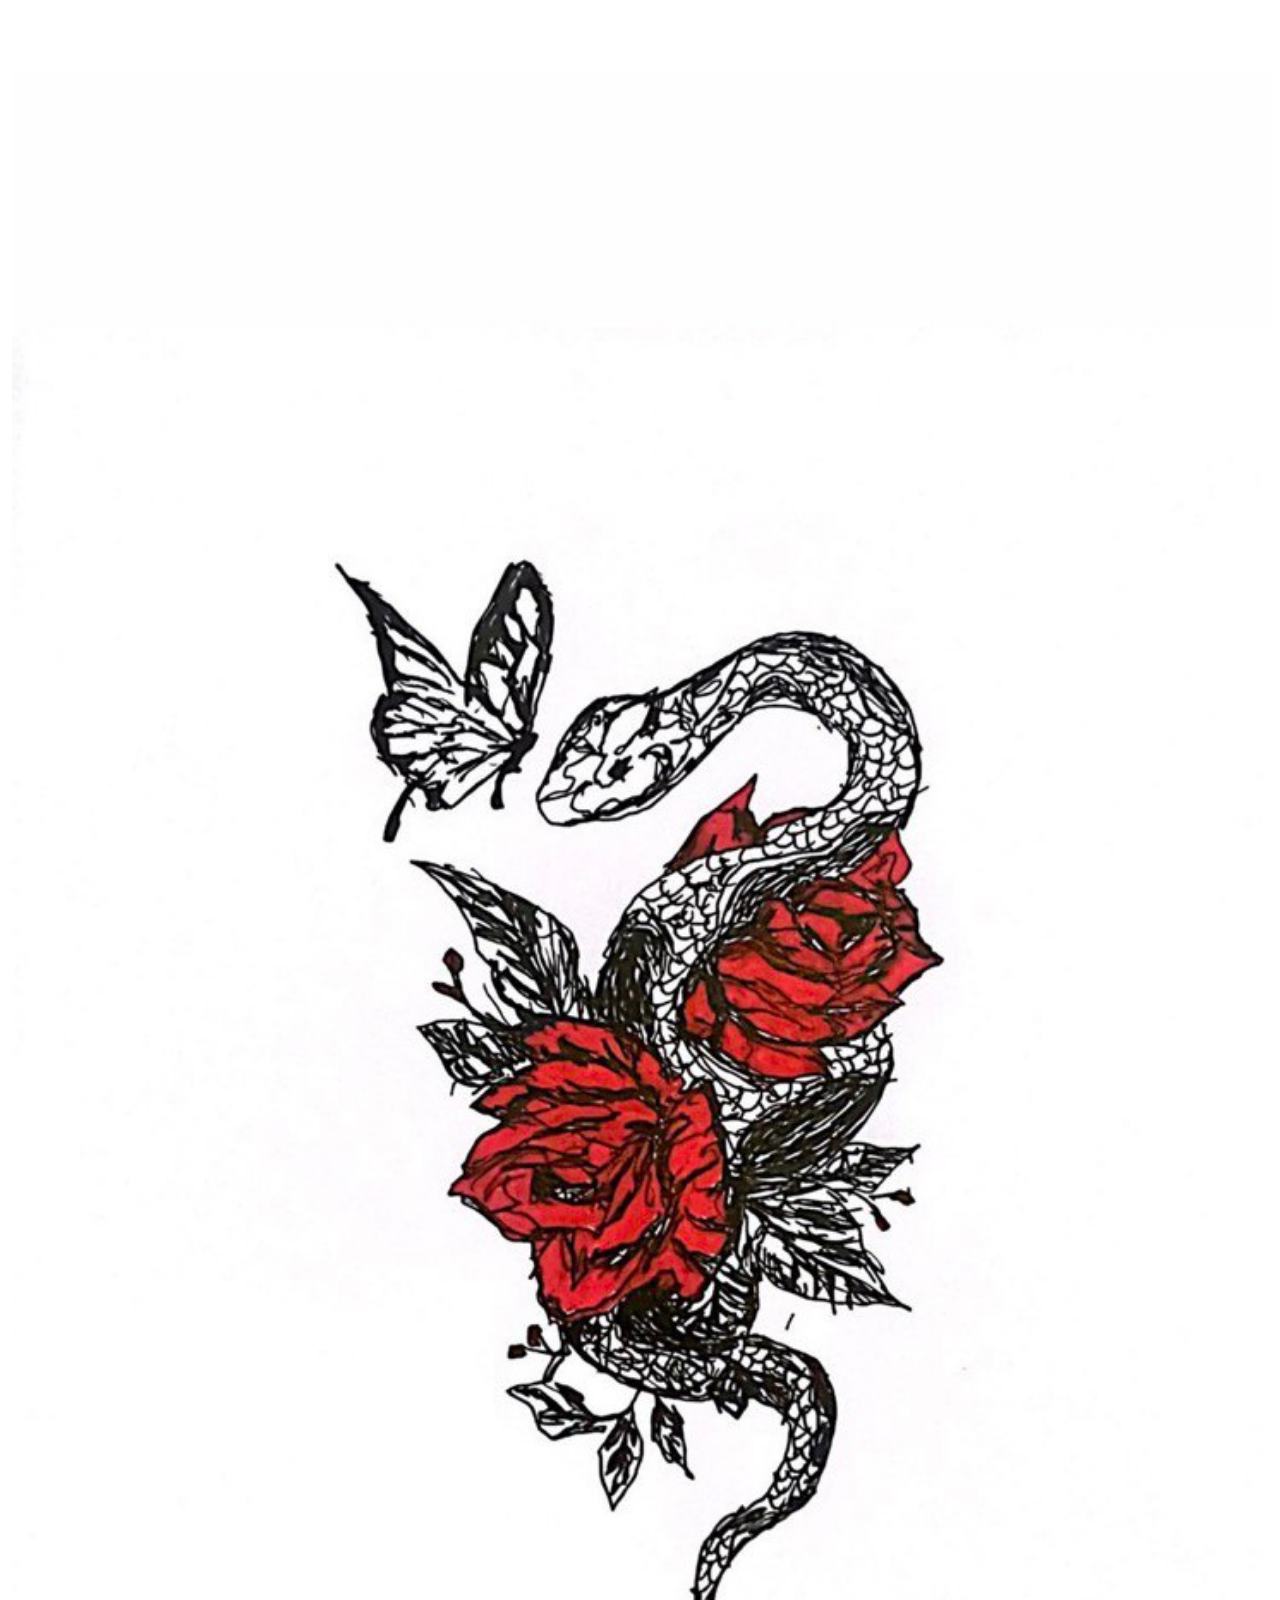
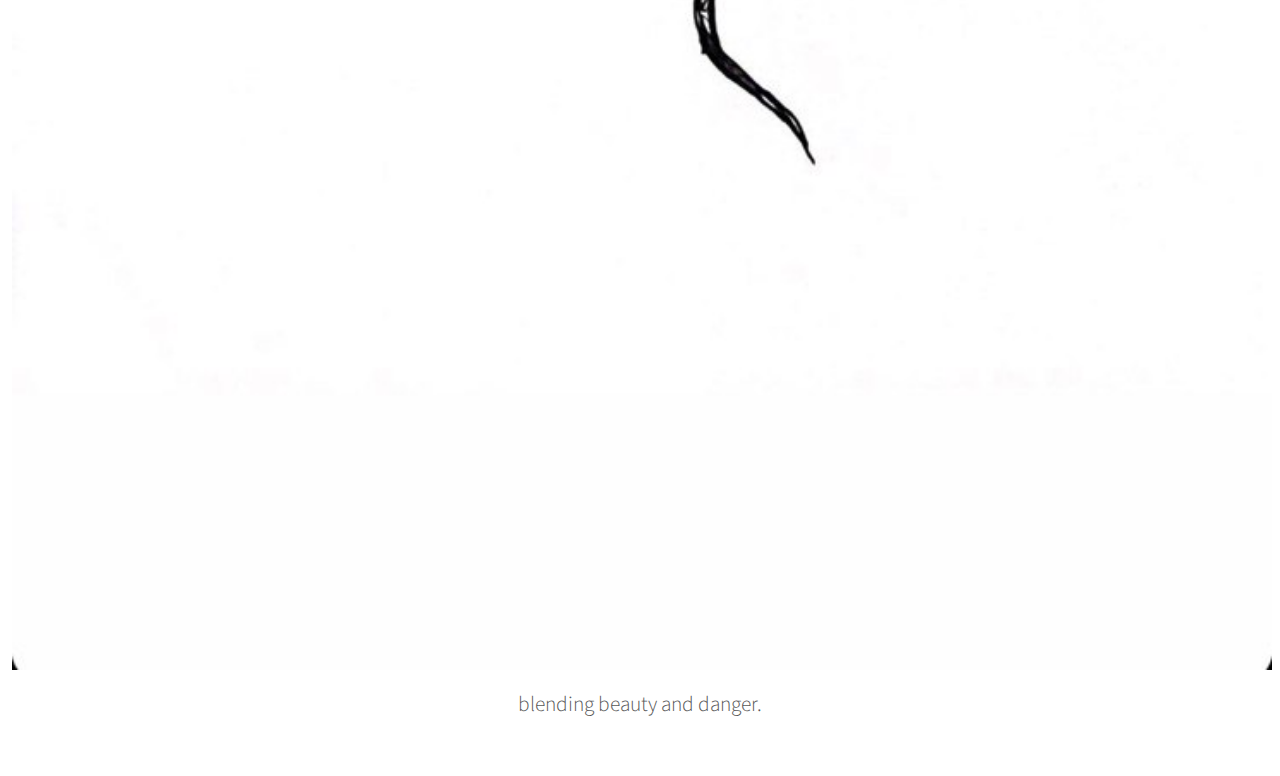
==== generic copy 2.html @ c881087e "Add files via upload" ====
<!DOCTYPE HTML>
<!--
	Phantom by HTML5 UP
	html5up.net | @ajlkn
	Free for personal and commercial use under the CCA 3.0 license (html5up.net/license)
-->


<html>
	<head>
		<title>Generic - Phantom by HTML5 UP</title>
		<meta charset="utf-8" />
		<meta name="viewport" content="width=device-width, initial-scale=1, user-scalable=no" />
		<link rel="stylesheet" href="assets/css/main.css" />
		<noscript><link rel="stylesheet" href="assets/css/noscript.css" /></noscript>
		<style>
            /* Base styles */
            body {
                text-align: center; /* Center the caption text */
    /*font-size: 1em; /* Optional: Adjust the font size if needed */
    /* margin-top: 0px; /* Optional: Add space between the image and the caption */
	font-family: "Source Sans Pro", Helvetica, sans-serif;
	font-size: 16pt;
	font-weight: 300;
	line-height: 1.75; /* Inherit the same font as the main content */
            }
            
            .main img {
                width: 100%;
                height: auto; /* Ensures the image retains its aspect ratio */
            }

            /* Media queries for responsiveness */
            @media screen and (max-width: 1280px) {
                .tiles {
                    margin: -1.25em 0 0 -1.25em;
                }
                .tiles article {
                    width: calc(33.33333% - 1.25em);
                    margin: 1.25em 0 0 1.25em;
                }
            }

            @media screen and (max-width: 980px) {
                .tiles {
                    margin: -2.5em 0 0 -2.5em;
                }
                .tiles article {
                    width: calc(100% - 2.5em);
                    margin: 2.5em 0 0 2.5em;
                }
            }

            /* Media query for phones */
            @media screen and (max-width: 600px) {
                .tiles {
                    margin: 0; /* Remove negative margins */
                }
                .tiles article {
                    width: 100%; /* Full width on small screens */
                    margin: 1em 0; /* Add margin between articles */
                }
                .main img {
                    width: 100%; /* Full width for images */
                    height: auto; /* Maintain aspect ratio */
                }
            }
        </style>
	</head>
	
				<!-- Main -->
					<div id="main">
						<div class="inner">
							<h1></h1>
							<span class="image main"><img src="images/red snake flower.jpg" alt="" /></span>
							<p class = "caption"> blending beauty and danger. </p>
						</div>
					</div>

		<!-- Scripts -->
			<script src="assets/js/jquery.min.js"></script>
			<script src="assets/js/browser.min.js"></script>
			<script src="assets/js/breakpoints.min.js"></script>
			<script src="assets/js/util.js"></script>
			<script src="assets/js/main.js"></script>

	</body>
</html>
---- assets/css/main.css ----
@import url(fontawesome-all.min.css);
@import url("https://fonts.googleapis.com/css?family=Source+Sans+Pro:300,700,900");

/*
	Phantom by HTML5 UP
	html5up.net | @ajlkn
	Free for personal and commercial use under the CCA 3.0 license (html5up.net/license)
*/

html, body, div, span, applet, object,
iframe, h1, h2, h3, h4, h5, h6, p, blockquote,
pre, a, abbr, acronym, address, big, cite,
code, del, dfn, em, img, ins, kbd, q, s, samp,
small, strike, strong, sub, sup, tt, var, b,
u, i, center, dl, dt, dd, ol, ul, li, fieldset,
form, label, legend, table, caption, tbody,
tfoot, thead, tr, th, td, article, aside,
canvas, details, embed, figure, figcaption,
footer, header, hgroup, menu, nav, output, ruby,
section, summary, time, mark, audio, video {
	margin: 0;
	padding: 2px;
	border: 0;
	font-size: 100%;
	font: inherit;
	vertical-align: baseline;}

article, aside, details, figcaption, figure,
footer, header, hgroup, menu, nav, section {
	display: block;}

body {
	line-height: 1;
}

ol, ul {
	list-style: none;
}

blockquote, q {
	quotes: none;
}

	blockquote:before, blockquote:after, q:before, q:after {
		content: '';
		content: none;
	}

table {
	border-collapse: collapse;
	border-spacing: 0;
}

body {
	-webkit-text-size-adjust: none;
}

mark {
	background-color: transparent;
	color: inherit;
}

input::-moz-focus-inner {
	border: 0;
	padding: 0;
}

input, select, textarea {
	-moz-appearance: none;
	-webkit-appearance: none;
	-ms-appearance: none;
	appearance: none;
}

/* Basic */

	@-ms-viewport {
		width: device-width;
	}

	body {
		-ms-overflow-style: scrollbar;
	}

	@media screen and (max-width: 480px) {

		html, body {
			min-width: 320px;
		}

	}

	html {
		box-sizing: border-box;
	}

	*, *:before, *:after {
		box-sizing: inherit;
	}

	body {
		background: #ffffff;
	}

		body.is-preload *, body.is-preload *:before, body.is-preload *:after {
			-moz-animation: none !important;
			-webkit-animation: none !important;
			-ms-animation: none !important;
			animation: none !important;
			-moz-transition: none !important;
			-webkit-transition: none !important;
			-ms-transition: none !important;
			transition: none !important;
		}

/* Type */

	body, input, select, textarea {
		color: #585858;
		font-family: "Source Sans Pro", Helvetica, sans-serif;
		font-size: 16pt;
		font-weight: 300;
		line-height: 1.75;
	}

		@media screen and (max-width: 1680px) {

			body, input, select, textarea {
				font-size: 24pt;
			}

		}

		@media screen and (max-width: 1280px) {

			body, input, select, textarea {
				font-size: 18pt;
			}

		}

		@media screen and (max-width: 600px) {

			body, input, select, textarea {
				font-size: 14pt;
			}

		}

	a {
		-moz-transition: border-bottom-color 0.2s ease, color 0.2s ease;
		-webkit-transition: border-bottom-color 0.2s ease, color 0.2s ease;
		-ms-transition: border-bottom-color 0.2s ease, color 0.2s ease;
		transition: border-bottom-color 0.2s ease, color 0.2s ease;
		text-decoration: none;
		color: #585858;
		border-bottom: dotted 1px rgba(88, 88, 88, 0.5);
	}

		a:hover {
			border-bottom-color: transparent;
			color: #f2849e !important;
		}

	strong, b {
		font-weight: 900;
	}

	em, i {
		font-style: italic;
	}

	p {
		margin: 0 0 2em 0;
	}

	h1 {
		font-size: 2.75em;
		font-weight: 700;
		line-height: 1.3;
		margin: 0 0 1em 0;
		letter-spacing: -0.035em;
	}

		h1 a {
			color: inherit;
		}

		@media screen and (max-width: 736px) {

			h1 {
				font-size: 2em;
				margin: 0 0 1em 0;
			}

		}

		@media screen and (max-width: 360px) {

			h1 {
				font-size: 1.75em;
			}

		}

	h2, h3, h4, h5, h6 {
		font-weight: 900;
		line-height: 1.5;
		margin: 0 0 2em 0;
		text-transform: uppercase;
		letter-spacing: 0.35em;
	}

		h2 a, h3 a, h4 a, h5 a, h6 a {
			color: inherit;
		}

	h2 {
		font-size: 1.1em;
	}

	h3 {
		font-size: 1em;
	}

	h4 {
		font-size: 0.8em;
	}

	h5 {
		font-size: 0.8em;
	}

	h6 {
		font-size: 0.8em;
	}

	@media screen and (max-width: 980px) {

		h1 br, h2 br, h3 br, h4 br, h5 br, h6 br {
			display: none;
		}

	}

	@media screen and (max-width: 736px) {

		h2 {
			font-size: 1em;
		}

		h3 {
			font-size: 0.8em;
		}

	}

	sub {
		font-size: 0.8em;
		position: relative;
		top: 0.5em;
	}

	sup {
		font-size: 0.8em;
		position: relative;
		top: -0.5em;
	}

	blockquote {
		border-left: solid 4px #c9c9c9;
		font-style: italic;
		margin: 0 0 2em 0;
		padding: 0.5em 0 0.5em 2em;
	}

	code {
		background: rgba(144, 144, 144, 0.075);
		border-radius: 4px;
		border: solid 1px #c9c9c9;
		font-family: "Courier New", monospace;
		font-size: 0.9em;
		margin: 0 0.25em;
		padding: 0.25em 0.65em;
	}

	pre {
		-webkit-overflow-scrolling: touch;
		font-family: "Courier New", monospace;
		font-size: 0.9em;
		margin: 0 0 2em 0;
	}

		pre code {
			display: block;
			line-height: 1.75;
			padding: 1em 1.5em;
			overflow-x: auto;
		}

	hr {
		border: 0;
		border-bottom: solid 1px #c9c9c9;
		margin: 2em 0;
	}

		hr.major {
			margin: 3em 0;
		}

	.align-left {
		text-align: left;
	}

	.align-center {
		text-align: center;
	}

	.align-right {
		text-align: right;
	}


/* Tiles */

	/* Tiles */
.tiles {
    display: flex; /* Use flex for layout */
    flex-wrap: wrap; /* Allow wrapping */
    position: relative; /* Ensure positioning context */
    margin: -2.5em 0 0 -2.5em; /* Negative margin for layout */
}

.tiles article {
    transition: transform 0.5s ease, opacity 0.5s ease; /* Smooth transitions */
    position: relative; /* Position for stacking context */
    width: calc(33.33333% - 2.5em); /* Width calculation */
    margin: 2.5em 0 0 2.5em; /* Margin for spacing */
}

.tiles article > .image {
    transition: transform 0.5s ease; /* Smooth zoom transition */
    position: relative; /* Positioning context */
    display: block; /* Block display */
    width: 100%; /* Full width */
    border-radius: 4px; /* Rounded corners */
    overflow: hidden; /* Hide overflow */
    z-index: 1; /* Image z-index */
	height: 100%; /* Make the image fill the height */
	
}

.tiles article > .image img {
    display: block; /* Block display */
    width: 112%; /* Full width */
	border: none; /* Remove border */
	padding: 0; /* Remove padding if any */
	margin: 0; /* Remove margin if any */
		
}

.tiles article .content {
    opacity: 1; /* Text fully visible */
    max-height: 15em; /* Limit height */
    transition: color 0.5s ease, border-bottom-color 0.5s ease; /* Smooth transitions */
    position: absolute; /* Absolute positioning for text */
    bottom: 0; /* Align to bottom */
    left: 0; /* Align to left */
    right: 0; /* Align to right */
    z-index: 2; /* Ensure text is above image */
    padding: 1em; /* Padding for spacing */
    background: rgba(255, 255, 255, 0); /* Semi-transparent background */
}

/* Hover effect for image */
body:not(.is-touch) .tiles article:hover > .image {
    transform: scale(1.1); /* Zoom effect */
}

body:not(.is-touch) .tiles article:hover .content {
    color: #000000; /* Change text color on hover */
    /*border-bottom: 2px solid #ffffff; /* Underline on hover */
}

/* Media queries */
@media screen and (max-width: 1280px) {
    .tiles {
        margin: -1.25em 0 0 -1.25em; /* Adjust margin for smaller screens */
    }
    .tiles article {
        width: calc(33.33333% - 1.25em); /* Adjust article width */
        margin: 1.25em 0 0 1.25em; /* Adjust margin */
    }
}

@media screen and (max-width: 980px) {
    .tiles {
        margin: -2.5em 0 0 -2.5em; /* Adjust margin for smaller screens */
    }
    .tiles article {
        width: calc(100% - 2.5em); /* Adjust article width */
        margin: 2.5em 0 0 2.5em; /* Adjust margin */
    }
}

/* For phones or smaller devices */
@media screen and (max-width: 600px) {
    .tiles {
        margin: 0; /* Remove negative margins */
    }
    .tiles article {
        width: 100%; /* Full width */
        margin: 1em 0; /* Add margin between articles */
    }
    .tiles img {
        width: 100%; /* Ensure images take full width */
        height: auto; /* Maintain image aspect ratio */
    }
}

.caption {
    text-align: center; /* Center the caption text */
    /*font-size: 1em; /* Optional: Adjust the font size if needed */
    /* margin-top: 0px; /* Optional: Add space between the image and the caption */
	font-family: "Source Sans Pro", Helvetica, sans-serif;
	font-size: 16pt;
	font-weight: 300;
	line-height: 1.75; /* Inherit the same font as the main content */

}
---- assets/css/noscript.css ----
/*
	Phantom by HTML5 UP
	html5up.net | @ajlkn
	Free for personal and commercial use under the CCA 3.0 license (html5up.net/license)
*/

/* Tiles */

	body.is-preload .tiles article {
		-moz-transform: none;
		-webkit-transform: none;
		-ms-transform: none;
		transform: none;
		opacity: 1;
	}
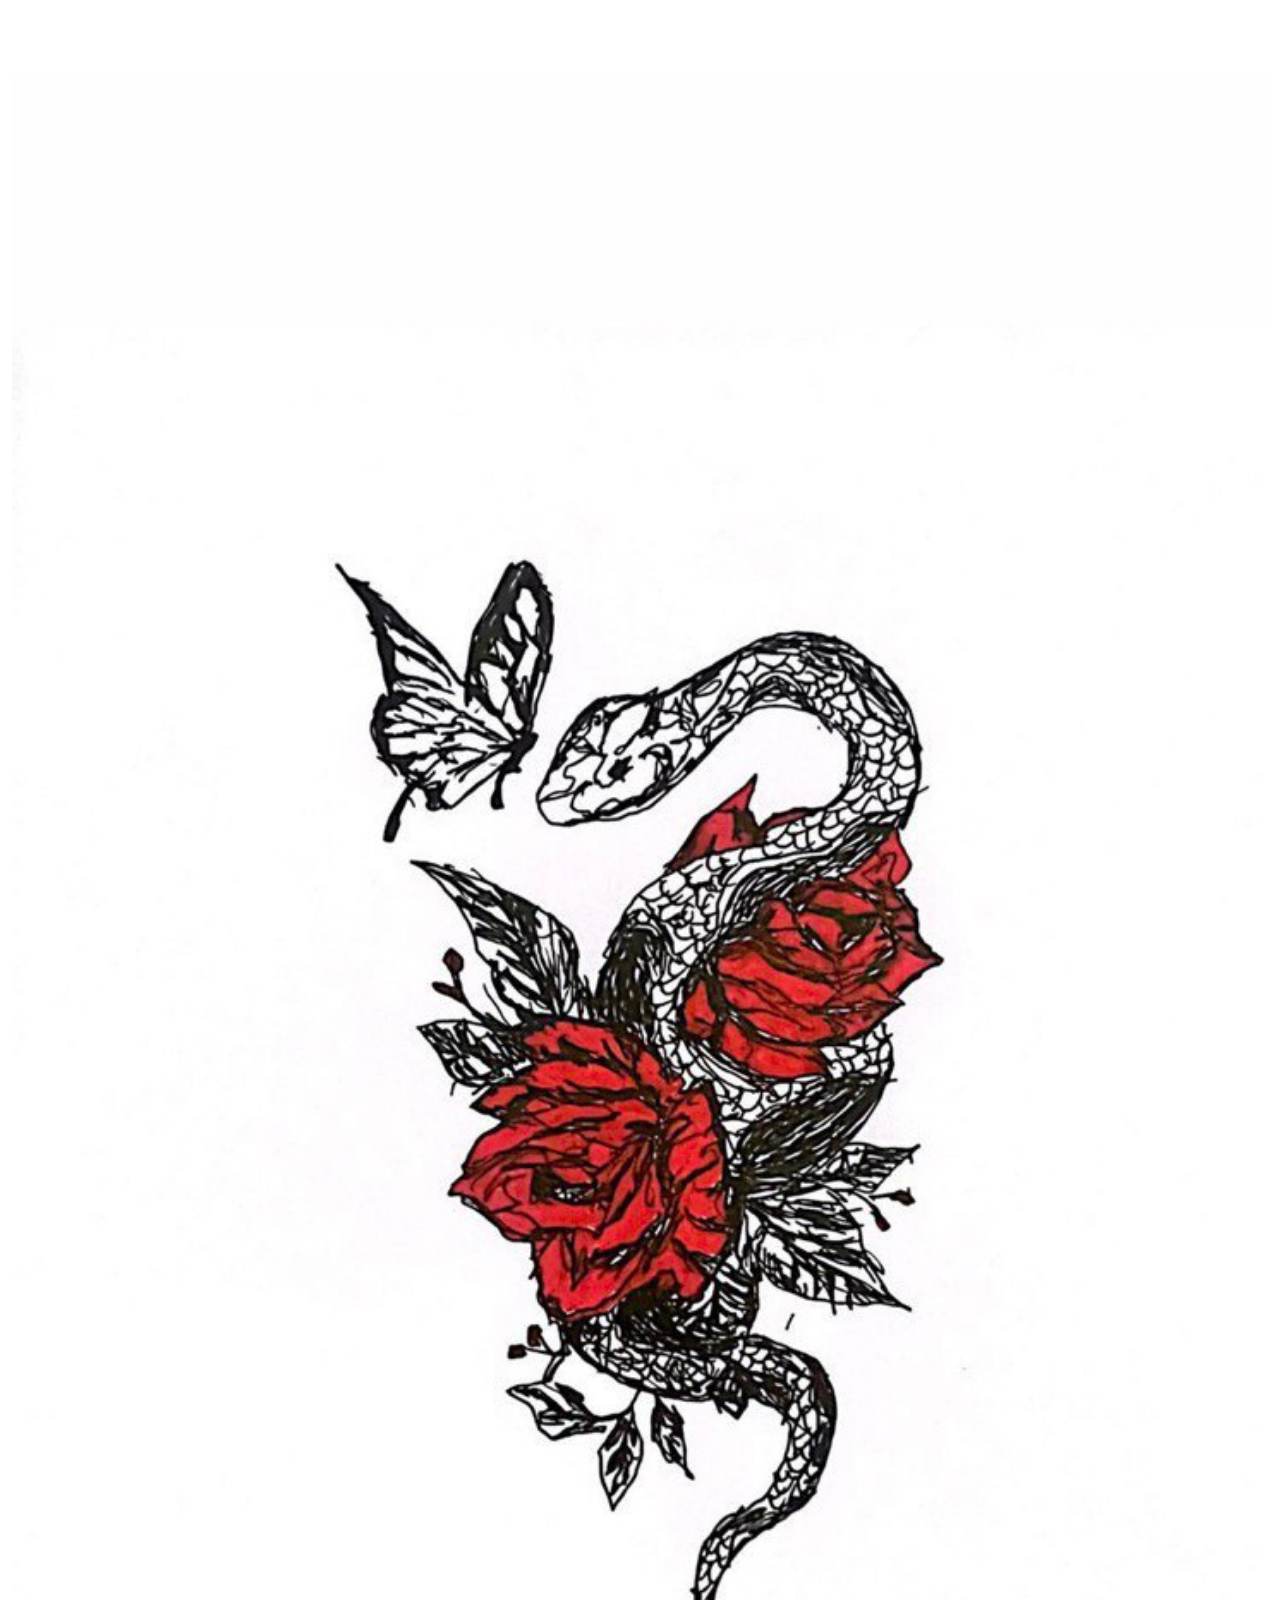
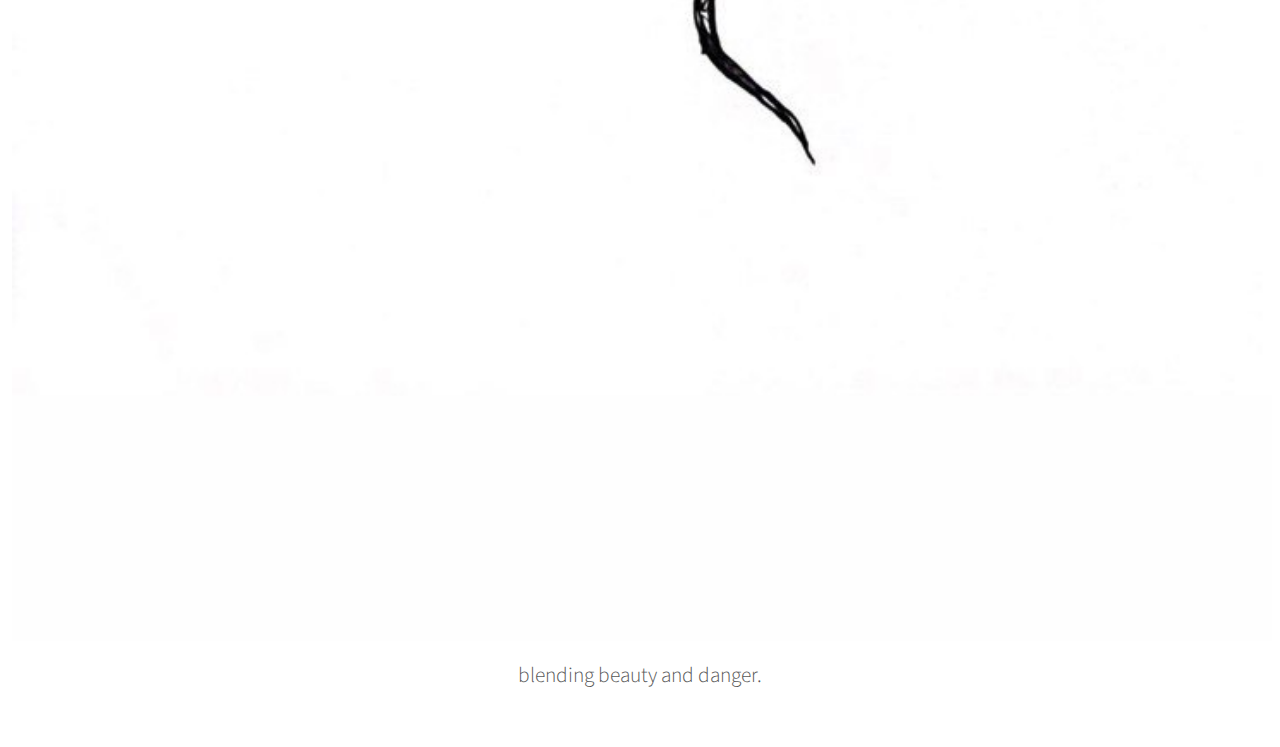
==== commit badcbe96: "Add files via upload" ====
--- a/generic copy 2.html
+++ b/generic copy 2.html
@@ -72,7 +72,7 @@
 					<div id="main">
 						<div class="inner">
 							<h1></h1>
-							<span class="image main"><img src="images/red snake flower.jpg" alt="" /></span>
+							<span class="image main"><img src="images/red snake flower 4.jpg" alt="" class="cropped-image"/></span>
 							<p class = "caption"> blending beauty and danger. </p>
 						</div>
 					</div>
--- a/assets/css/main.css
+++ b/assets/css/main.css
@@ -428,3 +428,11 @@
 	line-height: 1.75; /* Inherit the same font as the main content */
 
 }
+
+.cropped-image {
+    width: 100%; /* Ensure the image takes the full width */
+    height: auto;
+    object-fit: cover; /* Maintain aspect ratio and cover the area */
+    object-position: top; /* Align the image at the top, cropping the bottom */
+    max-height: 70%; /* Set max-height to crop the bottom part */
+}
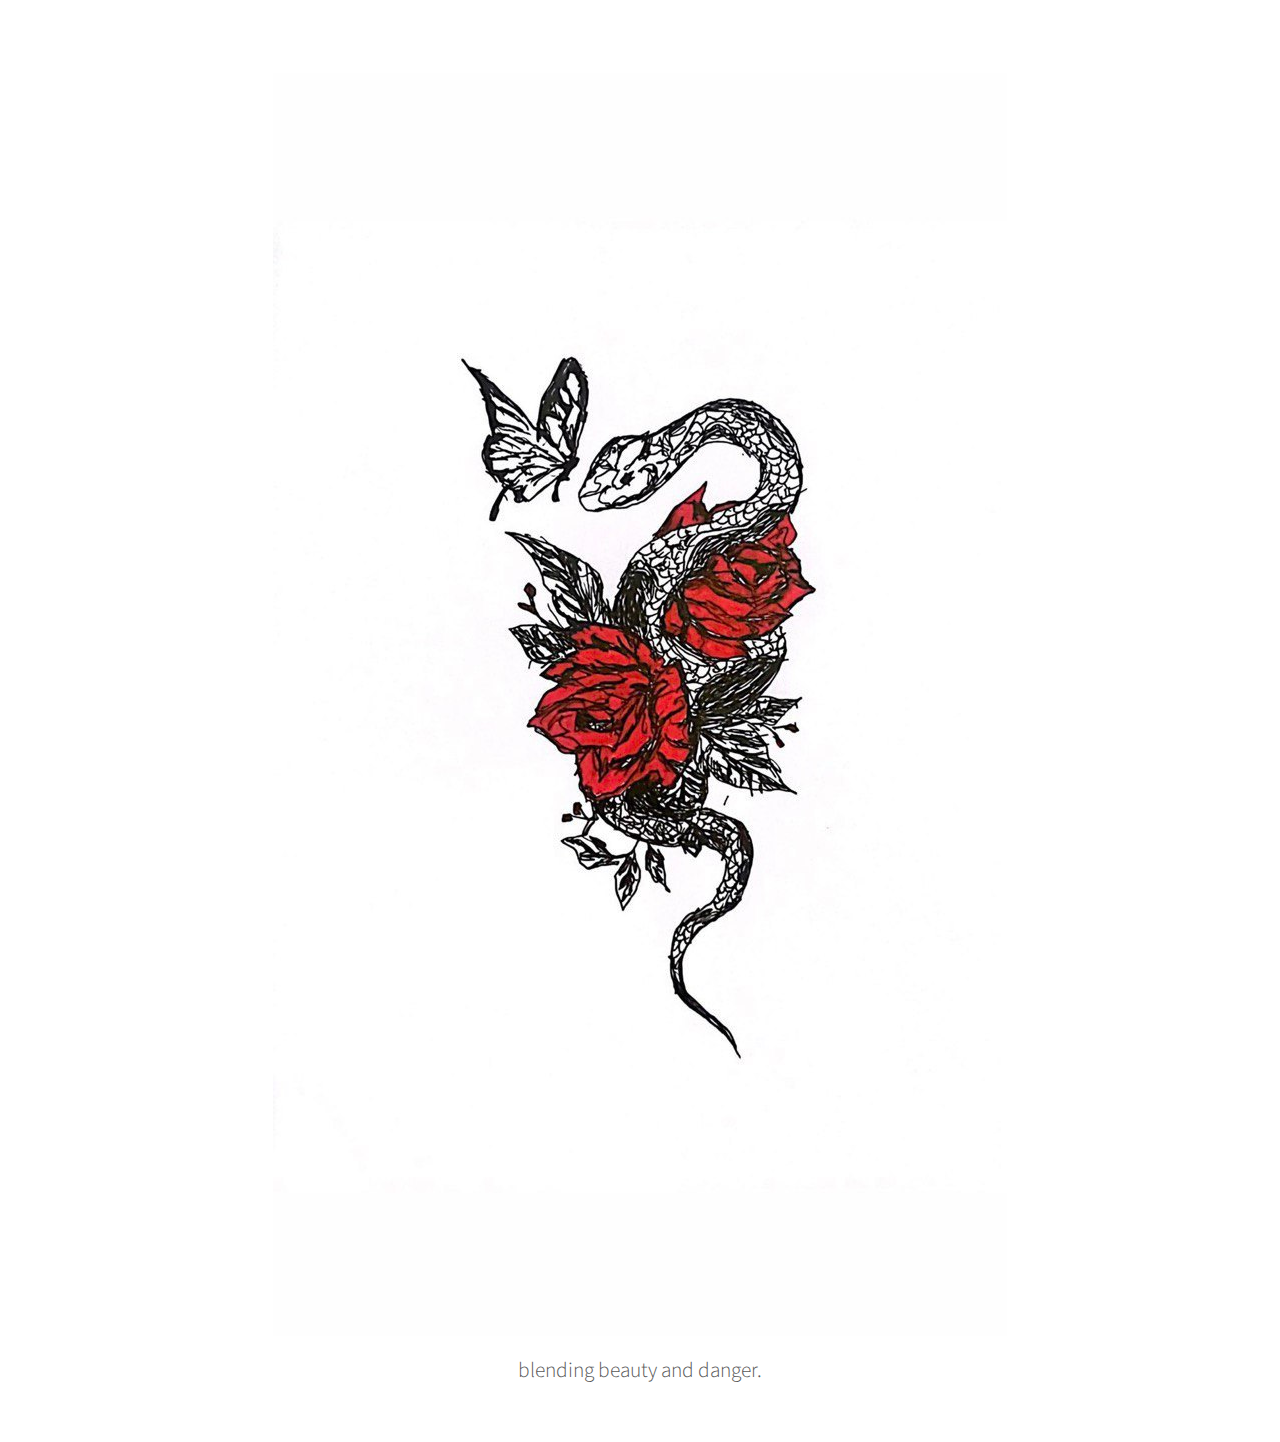
==== commit 9cad152c: "Add files via upload" ====
--- a/generic copy 2.html
+++ b/generic copy 2.html
@@ -26,7 +26,7 @@
             }
             
             .main img {
-                width: 100%;
+                width: auto;
                 height: auto; /* Ensures the image retains its aspect ratio */
             }
 
@@ -39,6 +39,10 @@
                     width: calc(33.33333% - 1.25em);
                     margin: 1.25em 0 0 1.25em;
                 }
+
+
+               
+
             }
 
             @media screen and (max-width: 980px) {
@@ -49,7 +53,12 @@
                     width: calc(100% - 2.5em);
                     margin: 2.5em 0 0 2.5em;
                 }
+                .main img {
+                    width: auto; /* Full width for images */
+                    height: auto; /* Maintain aspect ratio */
+                }
             }
+            
 
             /* Media query for phones */
             @media screen and (max-width: 600px) {
